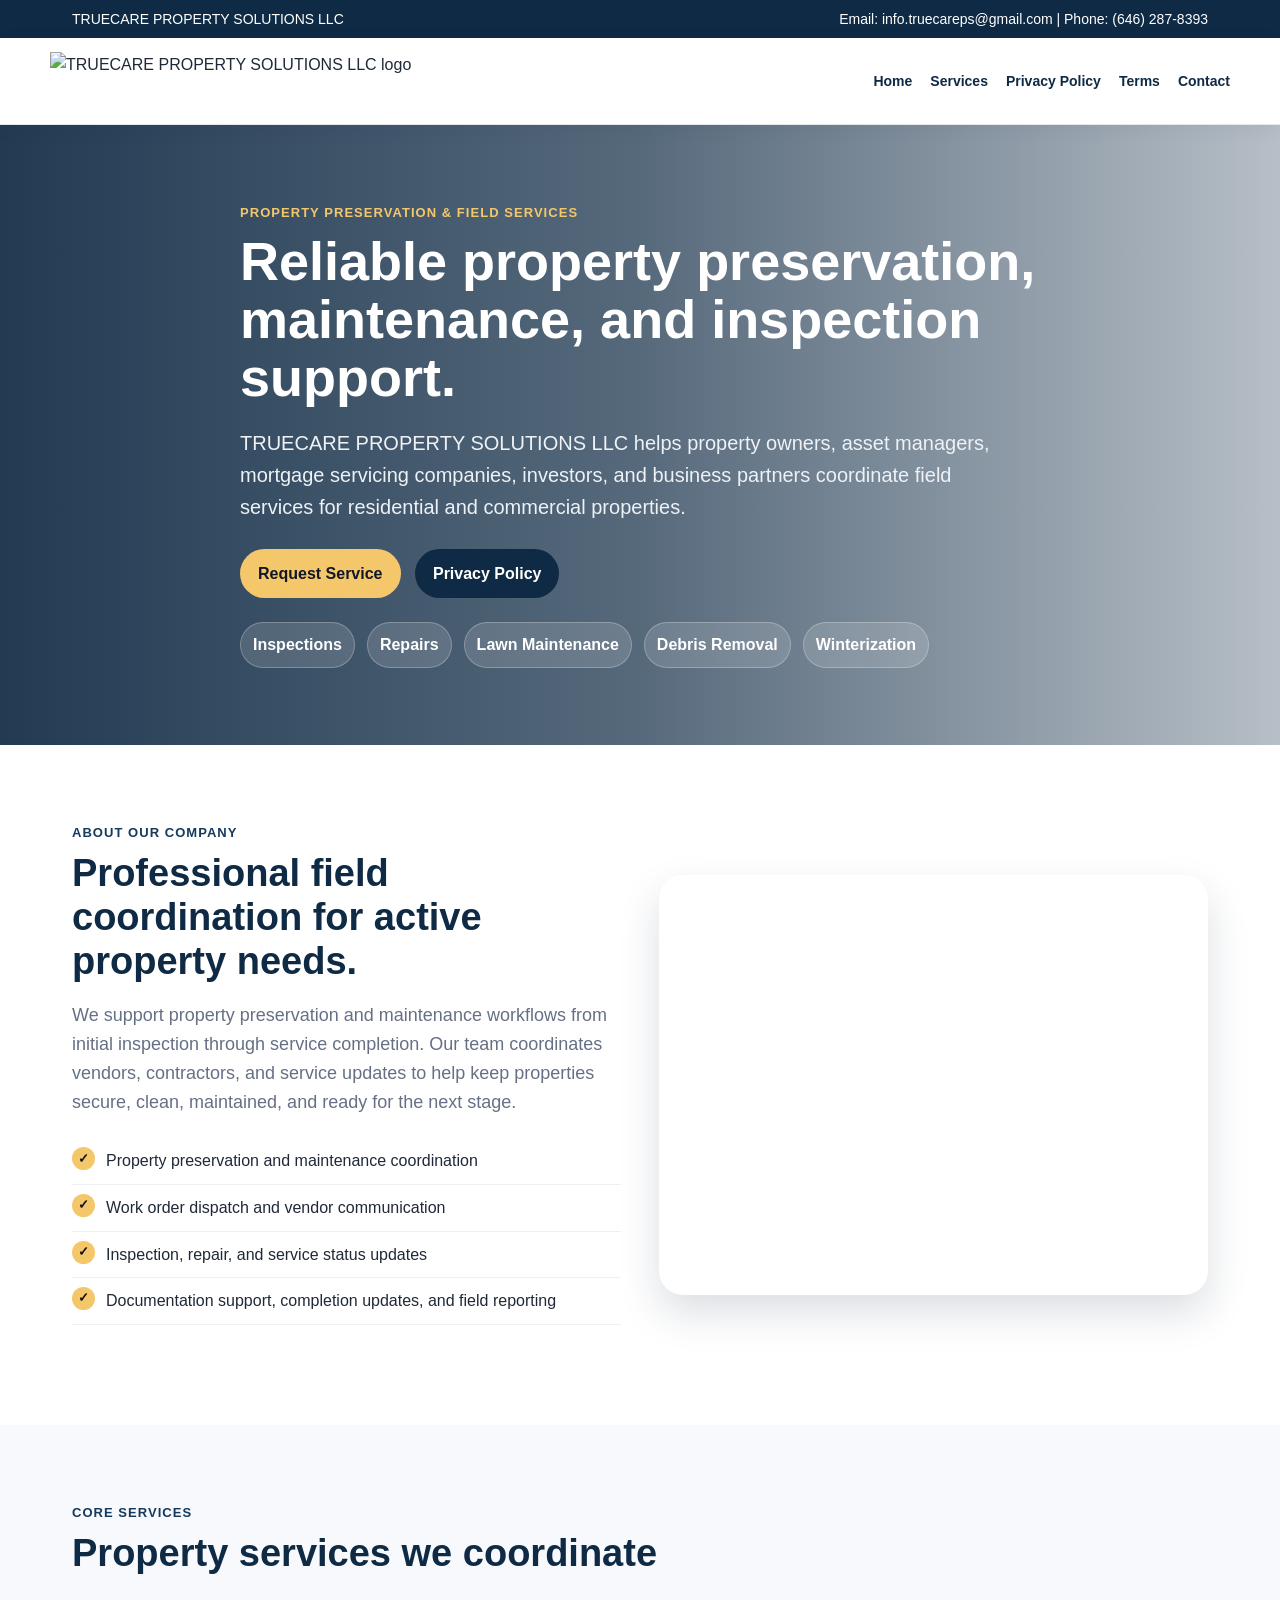
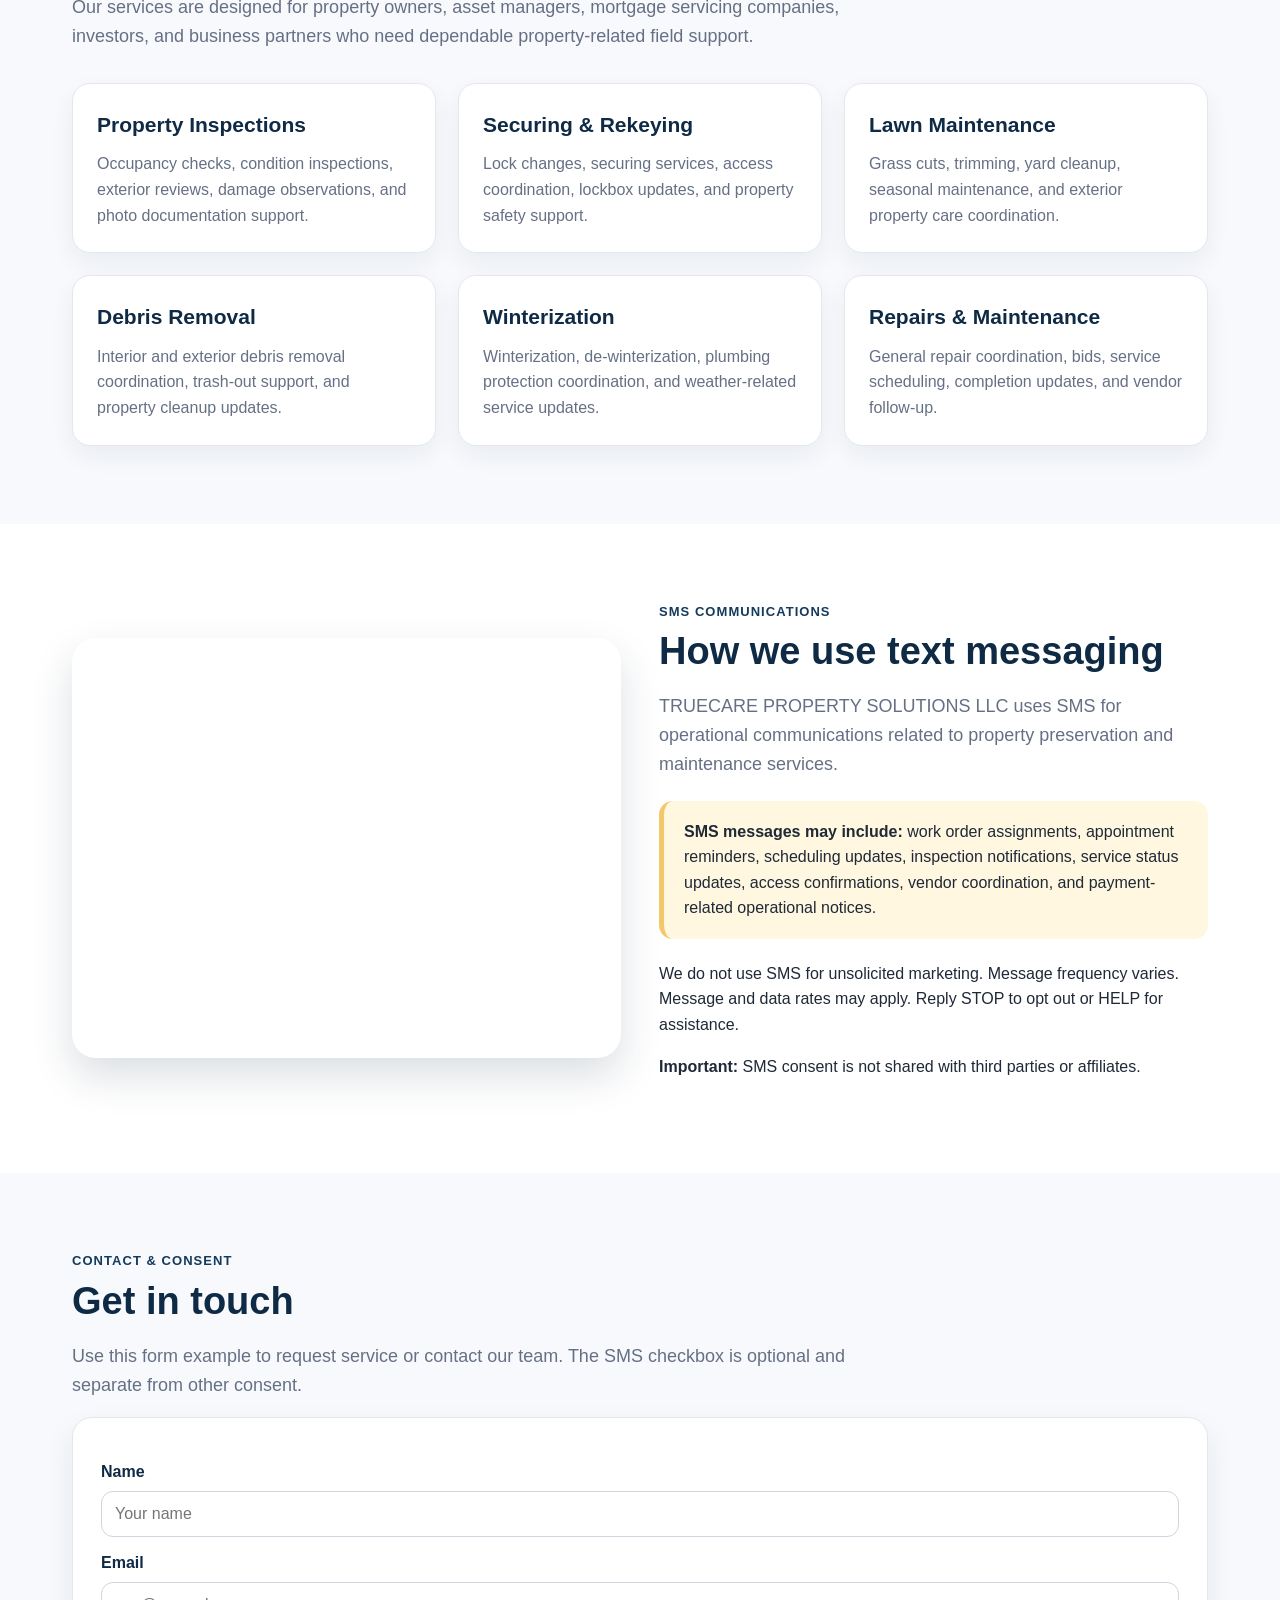
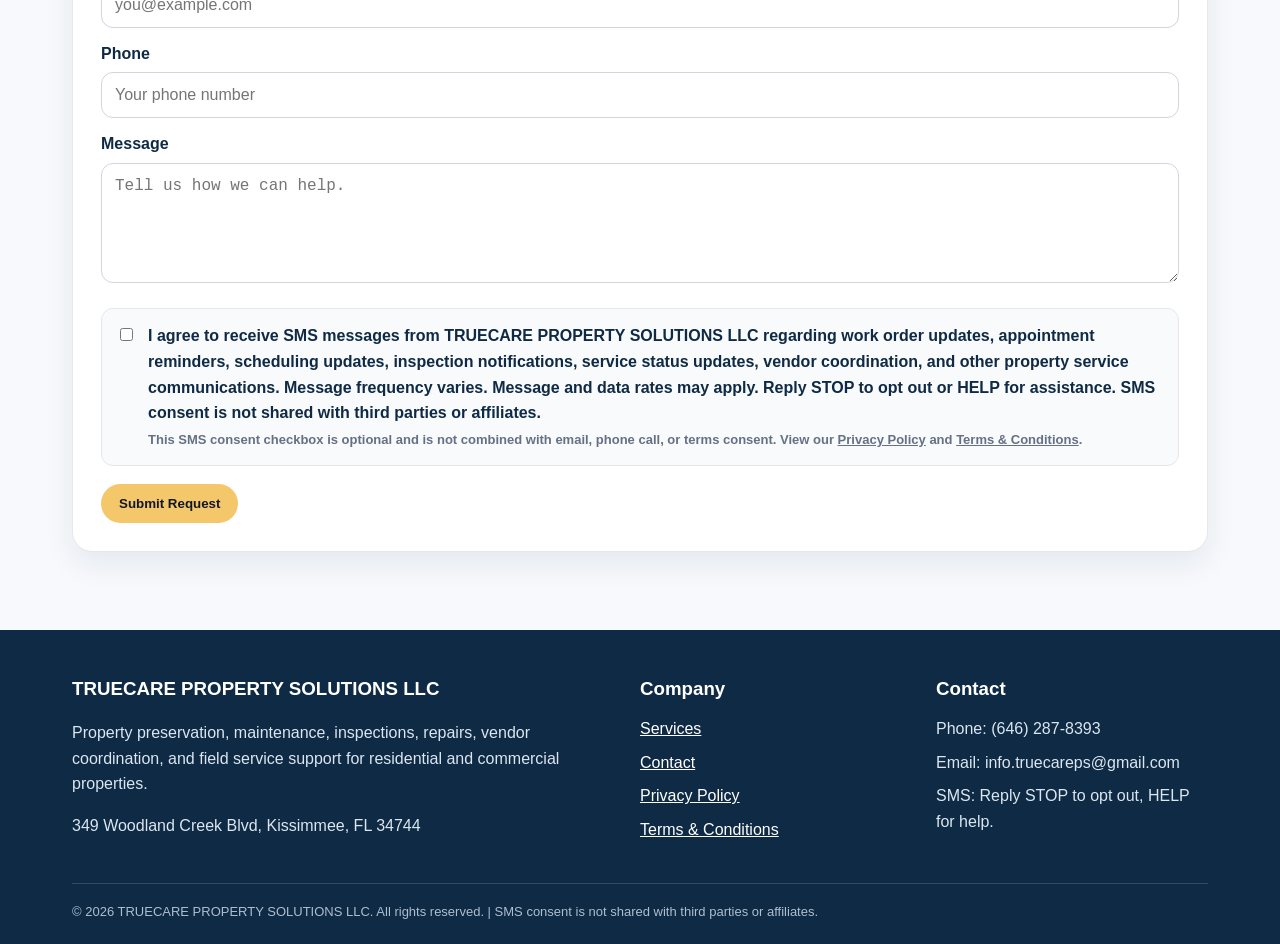
==== index.html @ d14fa184 "Initial commit Created from https://vercel.com/new" ====
<!DOCTYPE html>
<html lang="en">
<head>
<title>TRUECARE PROPERTY SOLUTIONS LLC | Property Preservation & Maintenance</title>
<meta name="description" content="TRUECARE PROPERTY SOLUTIONS LLC provides property preservation, maintenance, inspections, repairs, lawn care, debris removal, securing, winterization, and vendor coordination services.">
<meta charset="UTF-8">
<meta name="viewport" content="width=device-width, initial-scale=1.0">
<link rel="icon" href="/assets/favicon.svg">
<link rel="stylesheet" href="/styles.css">
</head>
<body>
<div class="topbar">
  <div class="container">
    <div>TRUECARE PROPERTY SOLUTIONS LLC</div>
    <div>Email: info.truecareps@gmail.com | Phone: (646) 287-8393</div>
  </div>
</div>
<nav class="nav">
  <div class="container navwrap">
    <a class="logo" href="/"><img src="/assets/logo.svg" alt="TRUECARE PROPERTY SOLUTIONS LLC logo"></a>
    <div class="menu">
      <a href="/">Home</a>
      <a href="/services/">Services</a>
      <a href="/privacy-policy/">Privacy Policy</a>
      <a href="/terms-and-conditions/">Terms</a>
      <a href="/contact/">Contact</a>
    </div>
  </div>
</nav>
<section class="hero">
  <div class="container">
    <div class="eyebrow" style="color:#f4c76b">Property Preservation & Field Services</div>
    <h1>Reliable property preservation, maintenance, and inspection support.</h1>
    <p>TRUECARE PROPERTY SOLUTIONS LLC helps property owners, asset managers, mortgage servicing companies, investors, and business partners coordinate field services for residential and commercial properties.</p>
    <a class="btn" href="/contact/">Request Service</a>
    <a class="btn dark" href="/privacy-policy/" style="margin-left:10px">Privacy Policy</a>
    <div class="badges">
      <span class="badge">Inspections</span>
      <span class="badge">Repairs</span>
      <span class="badge">Lawn Maintenance</span>
      <span class="badge">Debris Removal</span>
      <span class="badge">Winterization</span>
    </div>
  </div>
</section>

<section class="section">
  <div class="container two">
    <div>
      <div class="eyebrow">About Our Company</div>
      <h2>Professional field coordination for active property needs.</h2>
      <p class="lead">We support property preservation and maintenance workflows from initial inspection through service completion. Our team coordinates vendors, contractors, and service updates to help keep properties secure, clean, maintained, and ready for the next stage.</p>
      <ul class="checklist">
        <li>Property preservation and maintenance coordination</li>
        <li>Work order dispatch and vendor communication</li>
        <li>Inspection, repair, and service status updates</li>
        <li>Documentation support, completion updates, and field reporting</li>
      </ul>
    </div>
    <div class="photo home" aria-label="Residential property"></div>
  </div>
</section>

<section class="section light">
  <div class="container">
    <div class="eyebrow">Core Services</div>
    <h2>Property services we coordinate</h2>
    <p class="lead">Our services are designed for property owners, asset managers, mortgage servicing companies, investors, and business partners who need dependable property-related field support.</p>
    <div class="grid">
      <div class="card"><h3>Property Inspections</h3><p>Occupancy checks, condition inspections, exterior reviews, damage observations, and photo documentation support.</p></div>
      <div class="card"><h3>Securing & Rekeying</h3><p>Lock changes, securing services, access coordination, lockbox updates, and property safety support.</p></div>
      <div class="card"><h3>Lawn Maintenance</h3><p>Grass cuts, trimming, yard cleanup, seasonal maintenance, and exterior property care coordination.</p></div>
      <div class="card"><h3>Debris Removal</h3><p>Interior and exterior debris removal coordination, trash-out support, and property cleanup updates.</p></div>
      <div class="card"><h3>Winterization</h3><p>Winterization, de-winterization, plumbing protection coordination, and weather-related service updates.</p></div>
      <div class="card"><h3>Repairs & Maintenance</h3><p>General repair coordination, bids, service scheduling, completion updates, and vendor follow-up.</p></div>
    </div>
  </div>
</section>

<section class="section">
  <div class="container two">
    <div class="photo inspect" aria-label="Property maintenance team"></div>
    <div>
      <div class="eyebrow">SMS Communications</div>
      <h2>How we use text messaging</h2>
      <p class="lead">TRUECARE PROPERTY SOLUTIONS LLC uses SMS for operational communications related to property preservation and maintenance services.</p>
      <div class="notice">
        <strong>SMS messages may include:</strong> work order assignments, appointment reminders, scheduling updates, inspection notifications, service status updates, access confirmations, vendor coordination, and payment-related operational notices.
      </div>
      <p>We do not use SMS for unsolicited marketing. Message frequency varies. Message and data rates may apply. Reply STOP to opt out or HELP for assistance.</p>
      <p><strong>Important:</strong> SMS consent is not shared with third parties or affiliates.</p>
    </div>
  </div>
</section>

<section class="section light">
  <div class="container">
    <div class="eyebrow">Contact & Consent</div>
    <h2>Get in touch</h2>
    <p class="lead">Use this form example to request service or contact our team. The SMS checkbox is optional and separate from other consent.</p>
    <div class="formbox">
      <form>
        <label>Name</label>
        <input type="text" placeholder="Your name">
        <label>Email</label>
        <input type="email" placeholder="you@example.com">
        <label>Phone</label>
        <input type="tel" placeholder="Your phone number">
        <label>Message</label>
        <textarea placeholder="Tell us how we can help."></textarea>
        <div class="checkboxrow">
          <input type="checkbox" id="sms-consent">
          <label for="sms-consent" style="margin:0">
            I agree to receive SMS messages from TRUECARE PROPERTY SOLUTIONS LLC regarding work order updates, appointment reminders, scheduling updates, inspection notifications, service status updates, vendor coordination, and other property service communications. Message frequency varies. Message and data rates may apply. Reply STOP to opt out or HELP for assistance. SMS consent is not shared with third parties or affiliates.
            <br><span class="small">This SMS consent checkbox is optional and is not combined with email, phone call, or terms consent. View our <a href="/privacy-policy/">Privacy Policy</a> and <a href="/terms-and-conditions/">Terms & Conditions</a>.</span>
          </label>
        </div>
        <button class="btn" type="button">Submit Request</button>
      </form>
    </div>
  </div>
</section>
<footer class="footer">
  <div class="container">
    <div class="footergrid">
      <div>
        <h3>TRUECARE PROPERTY SOLUTIONS LLC</h3>
        <p>Property preservation, maintenance, inspections, repairs, vendor coordination, and field service support for residential and commercial properties.</p>
        <p>349 Woodland Creek Blvd, Kissimmee, FL 34744</p>
      </div>
      <div>
        <h3>Company</h3>
        <ul>
          <li><a href="/services/">Services</a></li>
          <li><a href="/contact/">Contact</a></li>
          <li><a href="/privacy-policy/">Privacy Policy</a></li>
          <li><a href="/terms-and-conditions/">Terms & Conditions</a></li>
        </ul>
      </div>
      <div>
        <h3>Contact</h3>
        <ul>
          <li>Phone: (646) 287-8393</li>
          <li>Email: info.truecareps@gmail.com</li>
          <li>SMS: Reply STOP to opt out, HELP for help.</li>
        </ul>
      </div>
    </div>
    <div class="copy">
      © 2026 TRUECARE PROPERTY SOLUTIONS LLC. All rights reserved. | SMS consent is not shared with third parties or affiliates.
    </div>
  </div>
</footer>
</body>
</html>
---- styles.css ----
:root{
  --navy:#0f2a44;
  --navy2:#153a5c;
  --gold:#f4c76b;
  --light:#f7f9fc;
  --text:#1f2937;
  --muted:#667085;
  --border:#e5e7eb;
  --white:#fff;
}
*{box-sizing:border-box}
html{scroll-behavior:smooth}
body{
  margin:0;
  font-family: Arial, Helvetica, sans-serif;
  color:var(--text);
  background:#fff;
  line-height:1.6;
}
a{color:inherit}
.container{max-width:1180px;margin:0 auto;padding:0 22px}
.topbar{
  background:var(--navy);
  color:#fff;
  font-size:14px;
  padding:8px 0;
}
.topbar .container{display:flex;justify-content:space-between;gap:16px;flex-wrap:wrap}
.nav{
  position:sticky;top:0;z-index:10;
  background:#fff;border-bottom:1px solid var(--border);
  box-shadow:0 4px 18px rgba(15,42,68,.06);
}
.navwrap{display:flex;align-items:center;justify-content:space-between;gap:18px;padding:14px 0}
.logo{display:flex;align-items:center;text-decoration:none}
.logo img{height:58px;width:auto}
.menu{display:flex;gap:18px;align-items:center;flex-wrap:wrap}
.menu a{text-decoration:none;color:var(--navy);font-weight:700;font-size:14px}
.btn{
  display:inline-block;
  background:var(--gold);
  color:#111827;
  padding:12px 18px;
  border-radius:999px;
  font-weight:800;
  text-decoration:none;
  border:none;
  cursor:pointer;
}
.btn.dark{background:var(--navy);color:#fff}
.hero{
  min-height:620px;
  background:
    linear-gradient(90deg,rgba(15,42,68,.92),rgba(15,42,68,.70),rgba(15,42,68,.30)),
    url('https://images.unsplash.com/photo-1560518883-ce09059eeffa?auto=format&fit=crop&w=1800&q=80') center/cover no-repeat;
  color:#fff;
  display:flex;
  align-items:center;
}
.hero h1{font-size:54px;line-height:1.08;margin:0 0 18px;max-width:800px}
.hero p{font-size:20px;max-width:760px;color:#eef2f7;margin-bottom:26px}
.badges{display:flex;gap:12px;flex-wrap:wrap;margin-top:24px}
.badge{background:rgba(255,255,255,.14);border:1px solid rgba(255,255,255,.25);padding:9px 12px;border-radius:999px;font-weight:700}
.section{padding:78px 0}
.section.light{background:var(--light)}
.eyebrow{color:var(--navy2);font-weight:900;text-transform:uppercase;letter-spacing:.08em;font-size:13px;margin-bottom:8px}
h2{font-size:38px;line-height:1.15;color:var(--navy);margin:0 0 14px}
.lead{font-size:18px;color:var(--muted);max-width:820px}
.grid{display:grid;grid-template-columns:repeat(3,1fr);gap:22px;margin-top:32px}
.card{
  background:#fff;border:1px solid var(--border);border-radius:18px;padding:24px;
  box-shadow:0 10px 25px rgba(15,42,68,.06);
}
.card h3{color:var(--navy);margin:0 0 10px;font-size:21px}
.card p{color:var(--muted);margin:0}
.two{display:grid;grid-template-columns:1fr 1fr;gap:38px;align-items:center}
.photo{
  min-height:420px;border-radius:24px;overflow:hidden;
  background:center/cover no-repeat;
  box-shadow:0 18px 40px rgba(15,42,68,.15);
}
.photo.inspect{background-image:url('https://images.unsplash.com/photo-1581094794329-c8112a89af12?auto=format&fit=crop&w=1400&q=80')}
.photo.home{background-image:url('https://images.unsplash.com/photo-1600585154340-be6161a56a0c?auto=format&fit=crop&w=1400&q=80')}
.checklist{list-style:none;padding:0;margin:22px 0}
.checklist li{padding:10px 0 10px 34px;position:relative;border-bottom:1px solid #edf0f4}
.checklist li:before{content:"✓";position:absolute;left:0;top:9px;background:var(--gold);color:#111;width:23px;height:23px;border-radius:50%;display:grid;place-items:center;font-weight:900;font-size:13px}
.notice{
  border-left:5px solid var(--gold);
  background:#fff7df;
  padding:18px 20px;border-radius:14px;margin:22px 0;
}
.formbox{
  background:#fff;border:1px solid var(--border);border-radius:20px;padding:28px;
  box-shadow:0 12px 30px rgba(15,42,68,.08);
}
label{font-weight:800;color:var(--navy);display:block;margin:13px 0 6px}
input,textarea{
  width:100%;padding:13px;border:1px solid #cfd6df;border-radius:12px;font-size:16px;
}
textarea{min-height:120px;resize:vertical}
.checkboxrow{display:flex;gap:12px;align-items:flex-start;margin:18px 0;padding:14px;background:#f8fafc;border-radius:12px;border:1px solid var(--border)}
.checkboxrow input{width:auto;margin-top:5px}
.small{font-size:13px;color:var(--muted)}
.footer{
  background:var(--navy);color:#dbe6f0;padding:44px 0 22px;
}
.footer a{color:#fff}
.footergrid{display:grid;grid-template-columns:2fr 1fr 1fr;gap:24px}
.footer h3{color:#fff;margin:0 0 12px}
.footer ul{list-style:none;padding:0;margin:0}
.footer li{margin-bottom:8px}
.copy{border-top:1px solid rgba(255,255,255,.15);margin-top:28px;padding-top:18px;font-size:13px;color:#aebed0}
.pagehero{background:linear-gradient(135deg,var(--navy),var(--navy2));color:#fff;padding:72px 0}
.pagehero h1{font-size:44px;margin:0 0 8px}
.content{max-width:900px}
.content h2{font-size:30px;margin-top:34px}
.content h3{color:var(--navy);margin-top:25px}
.table{width:100%;border-collapse:collapse;margin:22px 0;background:#fff}
.table th,.table td{border:1px solid var(--border);padding:12px;text-align:left}
.table th{background:#f4f7fb;color:var(--navy)}
@media(max-width:860px){
  .hero h1{font-size:38px}
  .grid,.two,.footergrid{grid-template-columns:1fr}
  .menu{gap:10px}
  .menu a{font-size:13px}
}
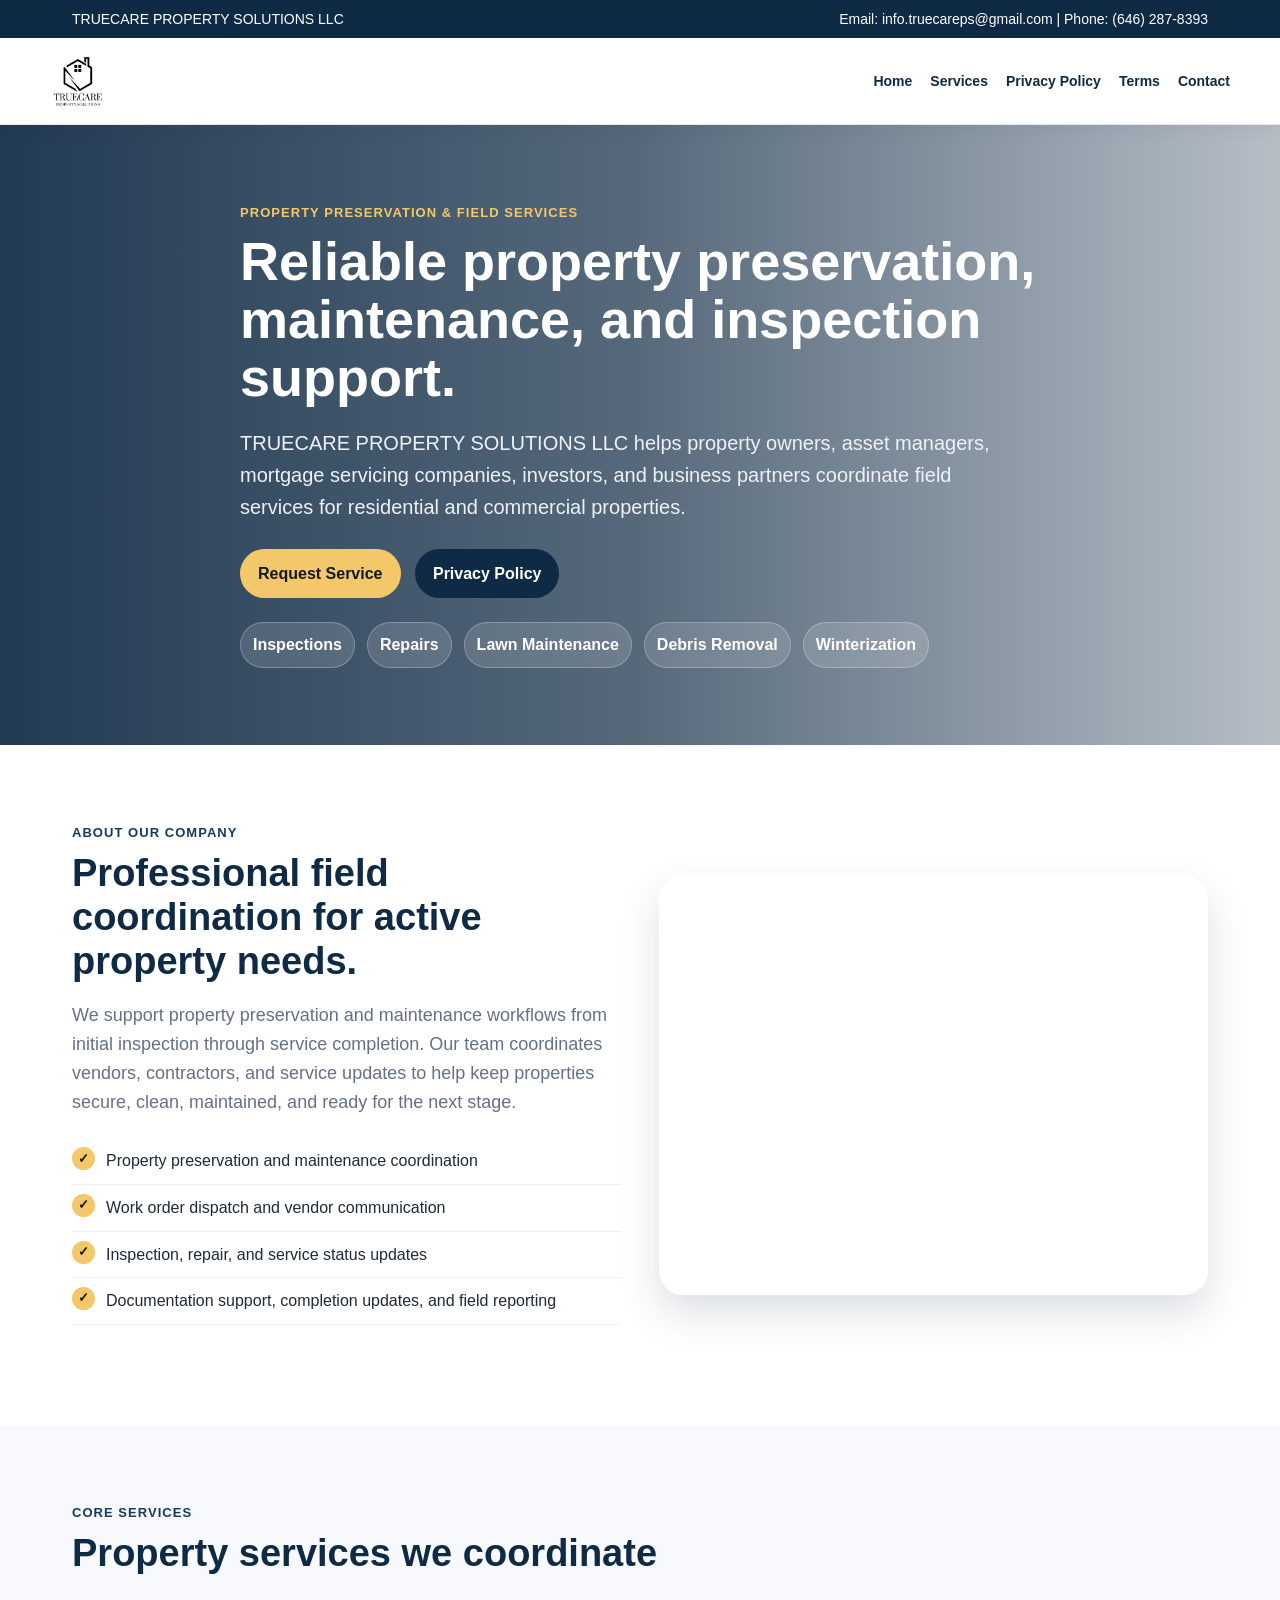
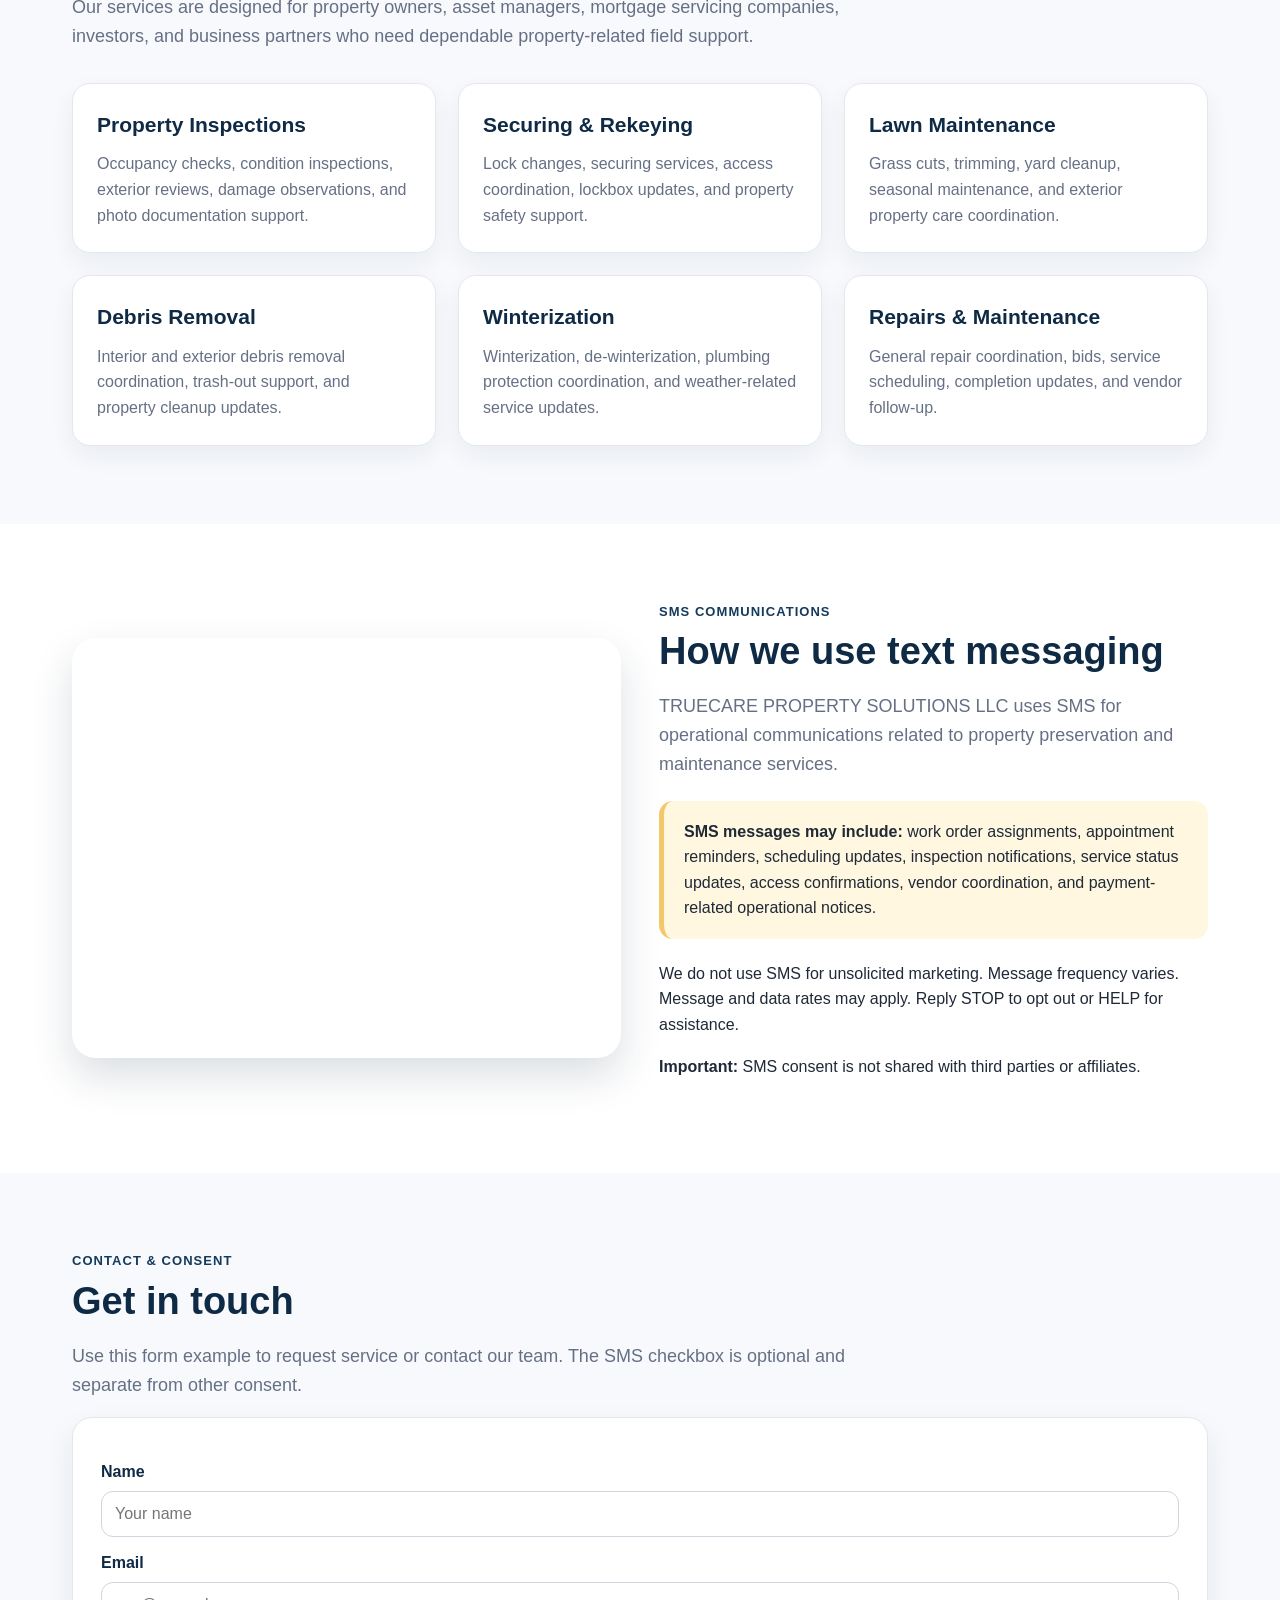
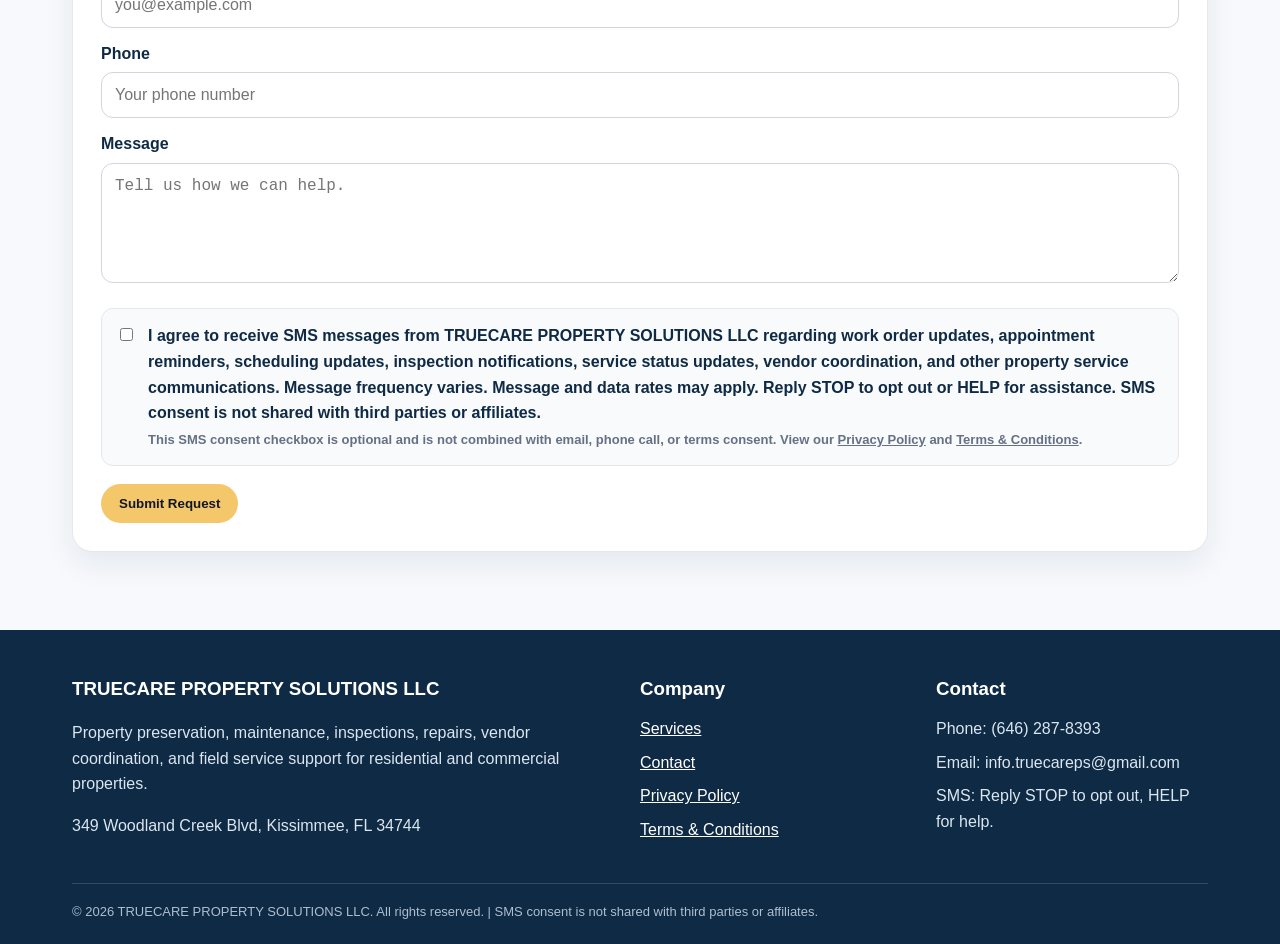
==== commit da8a8526: "Add files via upload" ====
--- a/index.html
+++ b/index.html
@@ -17,7 +17,7 @@
 </div>
 <nav class="nav">
   <div class="container navwrap">
-    <a class="logo" href="/"><img src="/assets/logo.svg" alt="TRUECARE PROPERTY SOLUTIONS LLC logo"></a>
+    <a class="logo" href="/"><img src="/assets/logo.png" alt="TRUECARE PROPERTY SOLUTIONS LLC logo"></a>
     <div class="menu">
       <a href="/">Home</a>
       <a href="/services/">Services</a>
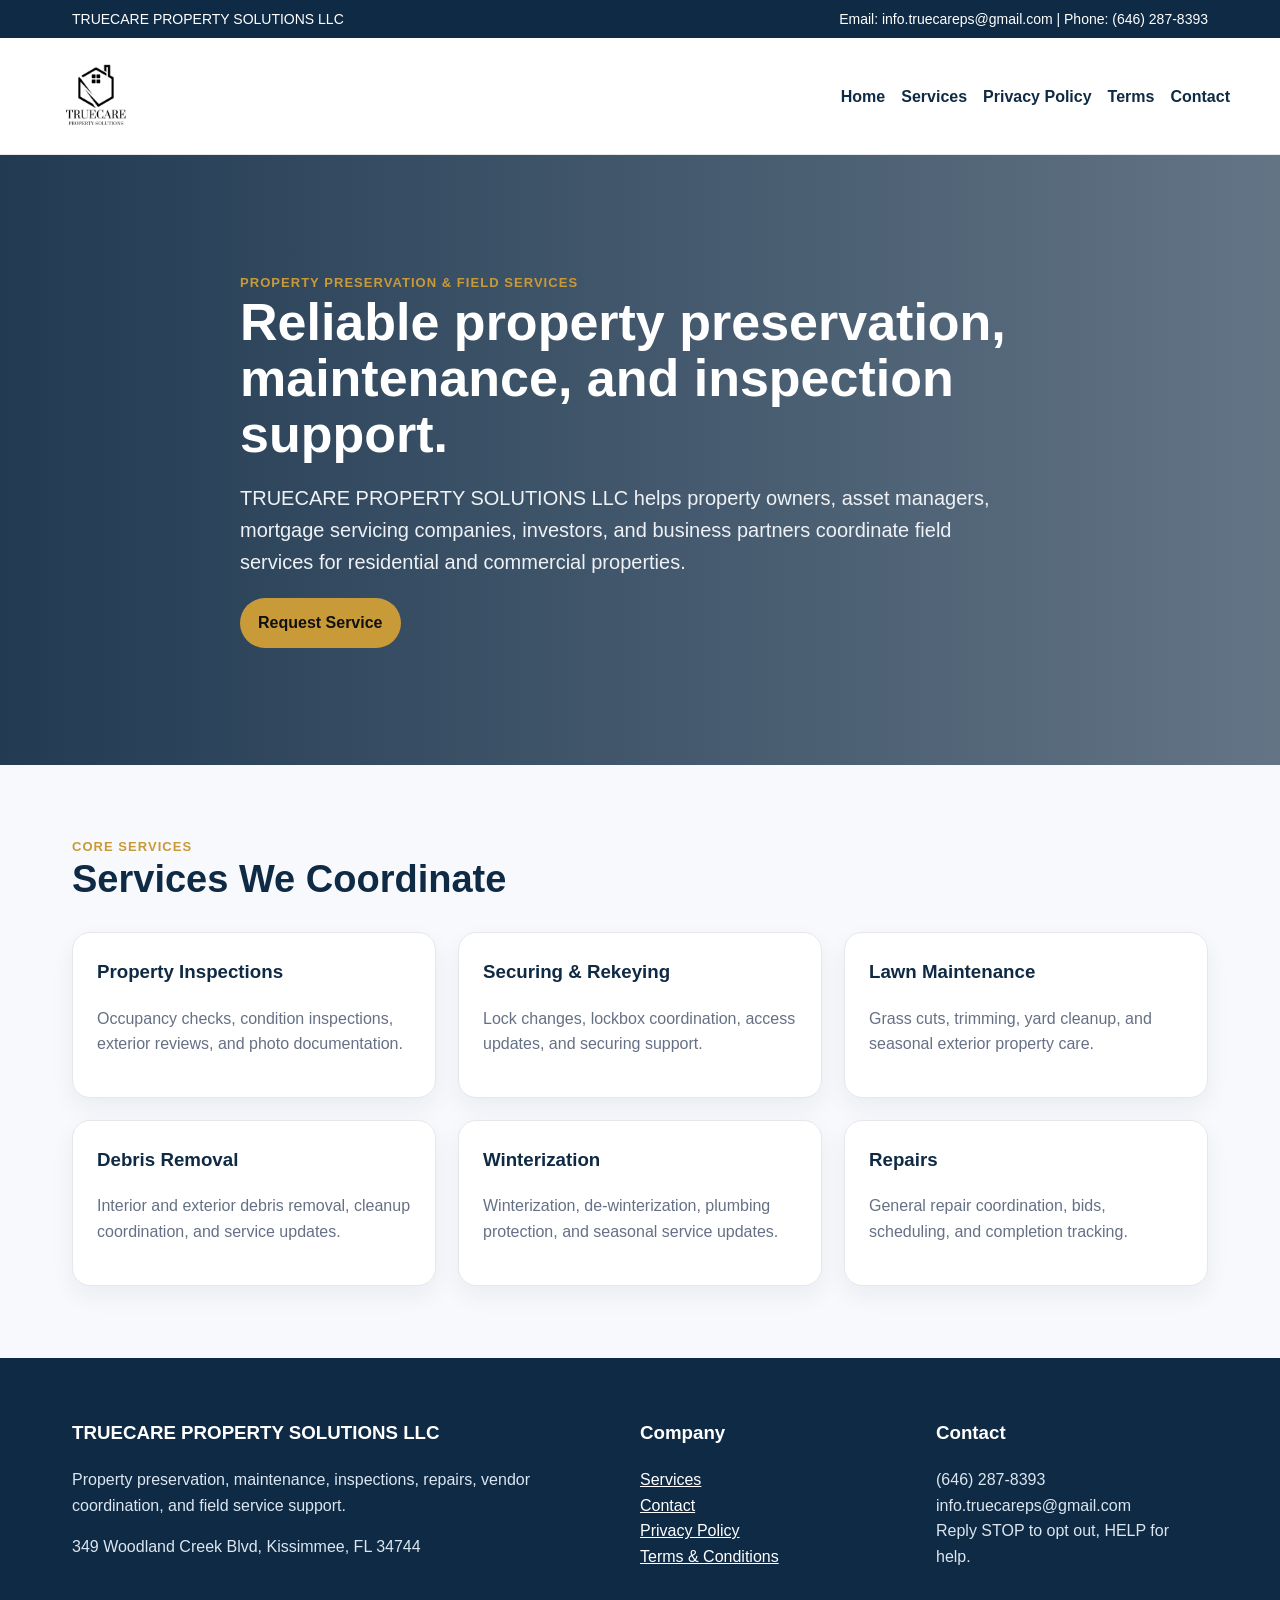
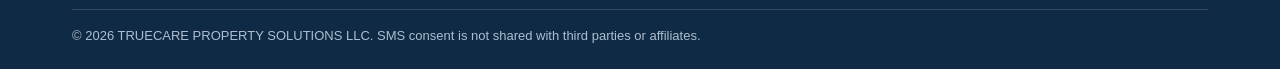
==== commit 9aadb8cf: "Add files via upload" ====
--- a/index.html
+++ b/index.html
@@ -1,155 +1,3 @@
-<!DOCTYPE html>
-<html lang="en">
-<head>
-<title>TRUECARE PROPERTY SOLUTIONS LLC | Property Preservation & Maintenance</title>
-<meta name="description" content="TRUECARE PROPERTY SOLUTIONS LLC provides property preservation, maintenance, inspections, repairs, lawn care, debris removal, securing, winterization, and vendor coordination services.">
-<meta charset="UTF-8">
-<meta name="viewport" content="width=device-width, initial-scale=1.0">
-<link rel="icon" href="/assets/favicon.svg">
-<link rel="stylesheet" href="/styles.css">
-</head>
-<body>
-<div class="topbar">
-  <div class="container">
-    <div>TRUECARE PROPERTY SOLUTIONS LLC</div>
-    <div>Email: info.truecareps@gmail.com | Phone: (646) 287-8393</div>
-  </div>
-</div>
-<nav class="nav">
-  <div class="container navwrap">
-    <a class="logo" href="/"><img src="/assets/logo.png" alt="TRUECARE PROPERTY SOLUTIONS LLC logo"></a>
-    <div class="menu">
-      <a href="/">Home</a>
-      <a href="/services/">Services</a>
-      <a href="/privacy-policy/">Privacy Policy</a>
-      <a href="/terms-and-conditions/">Terms</a>
-      <a href="/contact/">Contact</a>
-    </div>
-  </div>
-</nav>
-<section class="hero">
-  <div class="container">
-    <div class="eyebrow" style="color:#f4c76b">Property Preservation & Field Services</div>
-    <h1>Reliable property preservation, maintenance, and inspection support.</h1>
-    <p>TRUECARE PROPERTY SOLUTIONS LLC helps property owners, asset managers, mortgage servicing companies, investors, and business partners coordinate field services for residential and commercial properties.</p>
-    <a class="btn" href="/contact/">Request Service</a>
-    <a class="btn dark" href="/privacy-policy/" style="margin-left:10px">Privacy Policy</a>
-    <div class="badges">
-      <span class="badge">Inspections</span>
-      <span class="badge">Repairs</span>
-      <span class="badge">Lawn Maintenance</span>
-      <span class="badge">Debris Removal</span>
-      <span class="badge">Winterization</span>
-    </div>
-  </div>
-</section>
-
-<section class="section">
-  <div class="container two">
-    <div>
-      <div class="eyebrow">About Our Company</div>
-      <h2>Professional field coordination for active property needs.</h2>
-      <p class="lead">We support property preservation and maintenance workflows from initial inspection through service completion. Our team coordinates vendors, contractors, and service updates to help keep properties secure, clean, maintained, and ready for the next stage.</p>
-      <ul class="checklist">
-        <li>Property preservation and maintenance coordination</li>
-        <li>Work order dispatch and vendor communication</li>
-        <li>Inspection, repair, and service status updates</li>
-        <li>Documentation support, completion updates, and field reporting</li>
-      </ul>
-    </div>
-    <div class="photo home" aria-label="Residential property"></div>
-  </div>
-</section>
-
-<section class="section light">
-  <div class="container">
-    <div class="eyebrow">Core Services</div>
-    <h2>Property services we coordinate</h2>
-    <p class="lead">Our services are designed for property owners, asset managers, mortgage servicing companies, investors, and business partners who need dependable property-related field support.</p>
-    <div class="grid">
-      <div class="card"><h3>Property Inspections</h3><p>Occupancy checks, condition inspections, exterior reviews, damage observations, and photo documentation support.</p></div>
-      <div class="card"><h3>Securing & Rekeying</h3><p>Lock changes, securing services, access coordination, lockbox updates, and property safety support.</p></div>
-      <div class="card"><h3>Lawn Maintenance</h3><p>Grass cuts, trimming, yard cleanup, seasonal maintenance, and exterior property care coordination.</p></div>
-      <div class="card"><h3>Debris Removal</h3><p>Interior and exterior debris removal coordination, trash-out support, and property cleanup updates.</p></div>
-      <div class="card"><h3>Winterization</h3><p>Winterization, de-winterization, plumbing protection coordination, and weather-related service updates.</p></div>
-      <div class="card"><h3>Repairs & Maintenance</h3><p>General repair coordination, bids, service scheduling, completion updates, and vendor follow-up.</p></div>
-    </div>
-  </div>
-</section>
-
-<section class="section">
-  <div class="container two">
-    <div class="photo inspect" aria-label="Property maintenance team"></div>
-    <div>
-      <div class="eyebrow">SMS Communications</div>
-      <h2>How we use text messaging</h2>
-      <p class="lead">TRUECARE PROPERTY SOLUTIONS LLC uses SMS for operational communications related to property preservation and maintenance services.</p>
-      <div class="notice">
-        <strong>SMS messages may include:</strong> work order assignments, appointment reminders, scheduling updates, inspection notifications, service status updates, access confirmations, vendor coordination, and payment-related operational notices.
-      </div>
-      <p>We do not use SMS for unsolicited marketing. Message frequency varies. Message and data rates may apply. Reply STOP to opt out or HELP for assistance.</p>
-      <p><strong>Important:</strong> SMS consent is not shared with third parties or affiliates.</p>
-    </div>
-  </div>
-</section>
-
-<section class="section light">
-  <div class="container">
-    <div class="eyebrow">Contact & Consent</div>
-    <h2>Get in touch</h2>
-    <p class="lead">Use this form example to request service or contact our team. The SMS checkbox is optional and separate from other consent.</p>
-    <div class="formbox">
-      <form>
-        <label>Name</label>
-        <input type="text" placeholder="Your name">
-        <label>Email</label>
-        <input type="email" placeholder="you@example.com">
-        <label>Phone</label>
-        <input type="tel" placeholder="Your phone number">
-        <label>Message</label>
-        <textarea placeholder="Tell us how we can help."></textarea>
-        <div class="checkboxrow">
-          <input type="checkbox" id="sms-consent">
-          <label for="sms-consent" style="margin:0">
-            I agree to receive SMS messages from TRUECARE PROPERTY SOLUTIONS LLC regarding work order updates, appointment reminders, scheduling updates, inspection notifications, service status updates, vendor coordination, and other property service communications. Message frequency varies. Message and data rates may apply. Reply STOP to opt out or HELP for assistance. SMS consent is not shared with third parties or affiliates.
-            <br><span class="small">This SMS consent checkbox is optional and is not combined with email, phone call, or terms consent. View our <a href="/privacy-policy/">Privacy Policy</a> and <a href="/terms-and-conditions/">Terms & Conditions</a>.</span>
-          </label>
-        </div>
-        <button class="btn" type="button">Submit Request</button>
-      </form>
-    </div>
-  </div>
-</section>
-<footer class="footer">
-  <div class="container">
-    <div class="footergrid">
-      <div>
-        <h3>TRUECARE PROPERTY SOLUTIONS LLC</h3>
-        <p>Property preservation, maintenance, inspections, repairs, vendor coordination, and field service support for residential and commercial properties.</p>
-        <p>349 Woodland Creek Blvd, Kissimmee, FL 34744</p>
-      </div>
-      <div>
-        <h3>Company</h3>
-        <ul>
-          <li><a href="/services/">Services</a></li>
-          <li><a href="/contact/">Contact</a></li>
-          <li><a href="/privacy-policy/">Privacy Policy</a></li>
-          <li><a href="/terms-and-conditions/">Terms & Conditions</a></li>
-        </ul>
-      </div>
-      <div>
-        <h3>Contact</h3>
-        <ul>
-          <li>Phone: (646) 287-8393</li>
-          <li>Email: info.truecareps@gmail.com</li>
-          <li>SMS: Reply STOP to opt out, HELP for help.</li>
-        </ul>
-      </div>
-    </div>
-    <div class="copy">
-      © 2026 TRUECARE PROPERTY SOLUTIONS LLC. All rights reserved. | SMS consent is not shared with third parties or affiliates.
-    </div>
-  </div>
-</footer>
-</body>
-</html>+<!DOCTYPE html><html><head><title>TRUECARE PROPERTY SOLUTIONS LLC</title><meta charset="UTF-8"><meta name="viewport" content="width=device-width, initial-scale=1.0"><link rel="stylesheet" href="styles.css"></head><body><div class="topbar"><div class="container"><div>TRUECARE PROPERTY SOLUTIONS LLC</div><div>Email: info.truecareps@gmail.com | Phone: (646) 287-8393</div></div></div><nav class="nav"><div class="container navwrap"><a class="logo" href="index.html"><img src="assets/logo.jpg" alt="TRUECARE PROPERTY SOLUTIONS LLC logo"></a><div class="menu"><a href="index.html">Home</a><a href="services.html">Services</a><a href="privacy-policy.html">Privacy Policy</a><a href="terms-and-conditions.html">Terms</a><a href="contact.html">Contact</a></div></div></nav>
+<section class="hero"><div class="container"><div class="eyebrow">Property Preservation & Field Services</div><h1>Reliable property preservation, maintenance, and inspection support.</h1><p>TRUECARE PROPERTY SOLUTIONS LLC helps property owners, asset managers, mortgage servicing companies, investors, and business partners coordinate field services for residential and commercial properties.</p><a class="btn" href="contact.html">Request Service</a></div></section>
+<section class="section light"><div class="container"><div class="eyebrow">Core Services</div><h2>Services We Coordinate</h2><div class="grid"><div class="card"><h3>Property Inspections</h3><p>Occupancy checks, condition inspections, exterior reviews, and photo documentation.</p></div><div class="card"><h3>Securing & Rekeying</h3><p>Lock changes, lockbox coordination, access updates, and securing support.</p></div><div class="card"><h3>Lawn Maintenance</h3><p>Grass cuts, trimming, yard cleanup, and seasonal exterior property care.</p></div><div class="card"><h3>Debris Removal</h3><p>Interior and exterior debris removal, cleanup coordination, and service updates.</p></div><div class="card"><h3>Winterization</h3><p>Winterization, de-winterization, plumbing protection, and seasonal service updates.</p></div><div class="card"><h3>Repairs</h3><p>General repair coordination, bids, scheduling, and completion tracking.</p></div></div></div></section><footer class="footer"><div class="container"><div class="footergrid"><div><h3>TRUECARE PROPERTY SOLUTIONS LLC</h3><p>Property preservation, maintenance, inspections, repairs, vendor coordination, and field service support.</p><p>349 Woodland Creek Blvd, Kissimmee, FL 34744</p></div><div><h3>Company</h3><ul><li><a href="services.html">Services</a></li><li><a href="contact.html">Contact</a></li><li><a href="privacy-policy.html">Privacy Policy</a></li><li><a href="terms-and-conditions.html">Terms & Conditions</a></li></ul></div><div><h3>Contact</h3><ul><li>(646) 287-8393</li><li>info.truecareps@gmail.com</li><li>Reply STOP to opt out, HELP for help.</li></ul></div></div><div class="copy">© 2026 TRUECARE PROPERTY SOLUTIONS LLC. SMS consent is not shared with third parties or affiliates.</div></div></footer></body></html>
--- a/styles.css
+++ b/styles.css
@@ -1,127 +1,13 @@
 
-:root{
-  --navy:#0f2a44;
-  --navy2:#153a5c;
-  --gold:#f4c76b;
-  --light:#f7f9fc;
-  --text:#1f2937;
-  --muted:#667085;
-  --border:#e5e7eb;
-  --white:#fff;
-}
-*{box-sizing:border-box}
-html{scroll-behavior:smooth}
-body{
-  margin:0;
-  font-family: Arial, Helvetica, sans-serif;
-  color:var(--text);
-  background:#fff;
-  line-height:1.6;
-}
-a{color:inherit}
-.container{max-width:1180px;margin:0 auto;padding:0 22px}
-.topbar{
-  background:var(--navy);
-  color:#fff;
-  font-size:14px;
-  padding:8px 0;
-}
-.topbar .container{display:flex;justify-content:space-between;gap:16px;flex-wrap:wrap}
-.nav{
-  position:sticky;top:0;z-index:10;
-  background:#fff;border-bottom:1px solid var(--border);
-  box-shadow:0 4px 18px rgba(15,42,68,.06);
-}
-.navwrap{display:flex;align-items:center;justify-content:space-between;gap:18px;padding:14px 0}
-.logo{display:flex;align-items:center;text-decoration:none}
-.logo img{height:58px;width:auto}
-.menu{display:flex;gap:18px;align-items:center;flex-wrap:wrap}
-.menu a{text-decoration:none;color:var(--navy);font-weight:700;font-size:14px}
-.btn{
-  display:inline-block;
-  background:var(--gold);
-  color:#111827;
-  padding:12px 18px;
-  border-radius:999px;
-  font-weight:800;
-  text-decoration:none;
-  border:none;
-  cursor:pointer;
-}
-.btn.dark{background:var(--navy);color:#fff}
-.hero{
-  min-height:620px;
-  background:
-    linear-gradient(90deg,rgba(15,42,68,.92),rgba(15,42,68,.70),rgba(15,42,68,.30)),
-    url('https://images.unsplash.com/photo-1560518883-ce09059eeffa?auto=format&fit=crop&w=1800&q=80') center/cover no-repeat;
-  color:#fff;
-  display:flex;
-  align-items:center;
-}
-.hero h1{font-size:54px;line-height:1.08;margin:0 0 18px;max-width:800px}
-.hero p{font-size:20px;max-width:760px;color:#eef2f7;margin-bottom:26px}
-.badges{display:flex;gap:12px;flex-wrap:wrap;margin-top:24px}
-.badge{background:rgba(255,255,255,.14);border:1px solid rgba(255,255,255,.25);padding:9px 12px;border-radius:999px;font-weight:700}
-.section{padding:78px 0}
-.section.light{background:var(--light)}
-.eyebrow{color:var(--navy2);font-weight:900;text-transform:uppercase;letter-spacing:.08em;font-size:13px;margin-bottom:8px}
-h2{font-size:38px;line-height:1.15;color:var(--navy);margin:0 0 14px}
-.lead{font-size:18px;color:var(--muted);max-width:820px}
-.grid{display:grid;grid-template-columns:repeat(3,1fr);gap:22px;margin-top:32px}
-.card{
-  background:#fff;border:1px solid var(--border);border-radius:18px;padding:24px;
-  box-shadow:0 10px 25px rgba(15,42,68,.06);
-}
-.card h3{color:var(--navy);margin:0 0 10px;font-size:21px}
-.card p{color:var(--muted);margin:0}
-.two{display:grid;grid-template-columns:1fr 1fr;gap:38px;align-items:center}
-.photo{
-  min-height:420px;border-radius:24px;overflow:hidden;
-  background:center/cover no-repeat;
-  box-shadow:0 18px 40px rgba(15,42,68,.15);
-}
-.photo.inspect{background-image:url('https://images.unsplash.com/photo-1581094794329-c8112a89af12?auto=format&fit=crop&w=1400&q=80')}
-.photo.home{background-image:url('https://images.unsplash.com/photo-1600585154340-be6161a56a0c?auto=format&fit=crop&w=1400&q=80')}
-.checklist{list-style:none;padding:0;margin:22px 0}
-.checklist li{padding:10px 0 10px 34px;position:relative;border-bottom:1px solid #edf0f4}
-.checklist li:before{content:"✓";position:absolute;left:0;top:9px;background:var(--gold);color:#111;width:23px;height:23px;border-radius:50%;display:grid;place-items:center;font-weight:900;font-size:13px}
-.notice{
-  border-left:5px solid var(--gold);
-  background:#fff7df;
-  padding:18px 20px;border-radius:14px;margin:22px 0;
-}
-.formbox{
-  background:#fff;border:1px solid var(--border);border-radius:20px;padding:28px;
-  box-shadow:0 12px 30px rgba(15,42,68,.08);
-}
-label{font-weight:800;color:var(--navy);display:block;margin:13px 0 6px}
-input,textarea{
-  width:100%;padding:13px;border:1px solid #cfd6df;border-radius:12px;font-size:16px;
-}
-textarea{min-height:120px;resize:vertical}
-.checkboxrow{display:flex;gap:12px;align-items:flex-start;margin:18px 0;padding:14px;background:#f8fafc;border-radius:12px;border:1px solid var(--border)}
-.checkboxrow input{width:auto;margin-top:5px}
-.small{font-size:13px;color:var(--muted)}
-.footer{
-  background:var(--navy);color:#dbe6f0;padding:44px 0 22px;
-}
-.footer a{color:#fff}
-.footergrid{display:grid;grid-template-columns:2fr 1fr 1fr;gap:24px}
-.footer h3{color:#fff;margin:0 0 12px}
-.footer ul{list-style:none;padding:0;margin:0}
-.footer li{margin-bottom:8px}
-.copy{border-top:1px solid rgba(255,255,255,.15);margin-top:28px;padding-top:18px;font-size:13px;color:#aebed0}
-.pagehero{background:linear-gradient(135deg,var(--navy),var(--navy2));color:#fff;padding:72px 0}
-.pagehero h1{font-size:44px;margin:0 0 8px}
-.content{max-width:900px}
-.content h2{font-size:30px;margin-top:34px}
-.content h3{color:var(--navy);margin-top:25px}
-.table{width:100%;border-collapse:collapse;margin:22px 0;background:#fff}
-.table th,.table td{border:1px solid var(--border);padding:12px;text-align:left}
-.table th{background:#f4f7fb;color:var(--navy)}
-@media(max-width:860px){
-  .hero h1{font-size:38px}
-  .grid,.two,.footergrid{grid-template-columns:1fr}
-  .menu{gap:10px}
-  .menu a{font-size:13px}
-}
+:root{--navy:#0f2a44;--gold:#c99a38;--light:#f7f9fc;--text:#1f2937;--muted:#667085;--border:#e5e7eb}
+*{box-sizing:border-box}body{margin:0;font-family:Arial,Helvetica,sans-serif;color:var(--text);line-height:1.6;background:#fff}
+.container{max-width:1180px;margin:0 auto;padding:0 22px}.topbar{background:var(--navy);color:white;font-size:14px;padding:8px 0}.topbar .container{display:flex;justify-content:space-between;gap:12px;flex-wrap:wrap}
+.nav{background:#fff;border-bottom:1px solid var(--border);position:sticky;top:0;z-index:10}.navwrap{display:flex;align-items:center;justify-content:space-between;gap:18px;padding:12px 0}.logo img{height:92px;width:auto;display:block}.menu{display:flex;gap:16px;flex-wrap:wrap}.menu a{text-decoration:none;color:var(--navy);font-weight:700}
+.hero{min-height:610px;background:linear-gradient(90deg,rgba(15,42,68,.92),rgba(15,42,68,.65)),url('https://images.unsplash.com/photo-1560518883-ce09059eeffa?auto=format&fit=crop&w=1800&q=80') center/cover;color:white;display:flex;align-items:center}.hero h1{font-size:52px;line-height:1.08;margin:0 0 16px;max-width:800px;color:white}.hero p{font-size:20px;max-width:780px;color:#eef2f7}
+.btn{display:inline-block;background:var(--gold);color:#111;padding:12px 18px;border-radius:999px;font-weight:800;text-decoration:none;border:0;cursor:pointer}.section{padding:72px 0}.light{background:var(--light)}.eyebrow{color:var(--gold);font-weight:900;text-transform:uppercase;letter-spacing:.08em;font-size:13px}h1,h2,h3{color:var(--navy)}h2{font-size:38px;line-height:1.15;margin:0 0 14px}.lead{font-size:18px;color:var(--muted);max-width:840px}
+.grid{display:grid;grid-template-columns:repeat(3,1fr);gap:22px;margin-top:30px}.card{background:white;border:1px solid var(--border);border-radius:18px;padding:24px;box-shadow:0 10px 25px rgba(15,42,68,.06)}.card h3{margin-top:0}.card p{color:var(--muted)}
+.two{display:grid;grid-template-columns:1fr 1fr;gap:36px;align-items:center}.notice{border-left:5px solid var(--gold);background:#fff7df;padding:18px 20px;border-radius:14px;margin:20px 0}
+.formbox{background:white;border:1px solid var(--border);border-radius:20px;padding:28px;box-shadow:0 12px 30px rgba(15,42,68,.08)}label{font-weight:800;color:var(--navy);display:block;margin:13px 0 6px}input,textarea{width:100%;padding:13px;border:1px solid #cfd6df;border-radius:12px;font-size:16px}textarea{min-height:120px}.checkboxrow{display:flex;gap:12px;align-items:flex-start;margin:18px 0;padding:14px;background:#f8fafc;border-radius:12px;border:1px solid var(--border)}.checkboxrow input{width:auto;margin-top:5px}.small{font-size:13px;color:var(--muted)}
+.pagehero{background:linear-gradient(135deg,var(--navy),#153a5c);color:white;padding:72px 0}.pagehero h1{color:white;font-size:44px;margin:0}.content{max-width:920px}.content h2{font-size:30px;margin-top:32px}.table{width:100%;border-collapse:collapse;margin:22px 0}.table th,.table td{border:1px solid var(--border);padding:12px;text-align:left}.table th{background:#f4f7fb;color:var(--navy)}
+.footer{background:var(--navy);color:#dbe6f0;padding:42px 0 22px}.footer a{color:white}.footergrid{display:grid;grid-template-columns:2fr 1fr 1fr;gap:24px}.footer h3{color:white}.footer ul{list-style:none;padding:0}.copy{border-top:1px solid rgba(255,255,255,.15);margin-top:24px;padding-top:16px;font-size:13px;color:#aebed0}
+@media(max-width:860px){.hero h1{font-size:36px}.grid,.two,.footergrid{grid-template-columns:1fr}.logo img{height:74px}.menu{gap:10px}.menu a{font-size:13px}}
